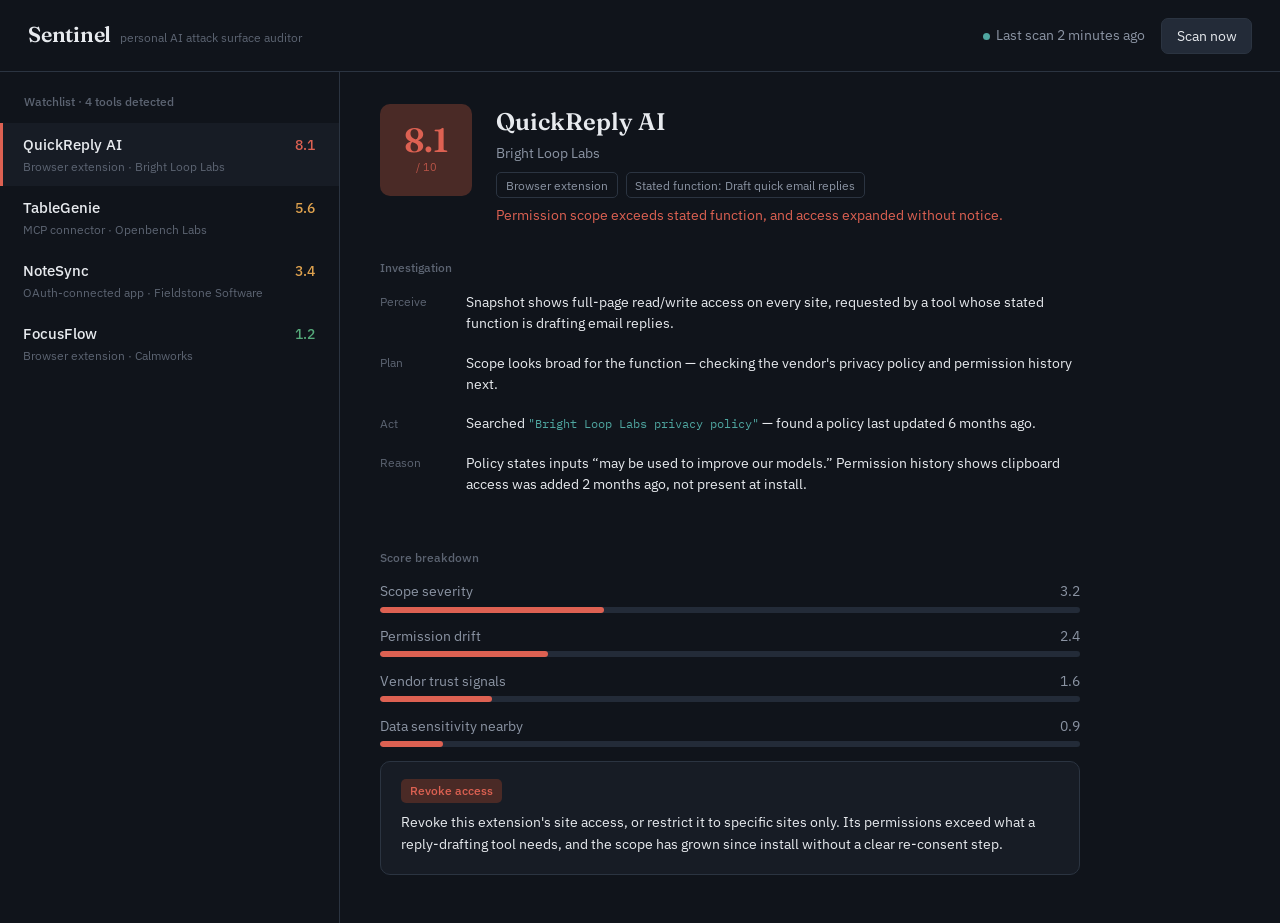
==== index.html @ 32b67a5b "UI" ====
<!DOCTYPE html>
<html lang="en">
<head>
<meta charset="UTF-8">
<meta name="viewport" content="width=device-width, initial-scale=1, viewport-fit=cover">
<title>Sentinel — Personal AI Attack Surface Auditor</title>
<link rel="preconnect" href="https://fonts.googleapis.com">
<link rel="preconnect" href="https://fonts.gstatic.com" crossorigin>
<link href="https://fonts.googleapis.com/css2?family=Fraunces:opsz,wght@9..144,400;9..144,500;9..144,600&family=IBM+Plex+Sans:wght@400;500;600&family=IBM+Plex+Mono:wght@400;500&display=swap" rel="stylesheet">
<style>
  :root {
    --ink-950: #10141B;
    --ink-900: #171C25;
    --ink-850: #1D2430;
    --ink-800: #232B38;
    --line: #2B3441;
    --text: #E7EAEE;
    --text-dim: #8B94A3;
    --text-faint: #5C6472;
    --brand: #4FA6A0;
    --brand-dim: #35726D;
    --risk-high: #DD6152;
    --risk-high-dim: #4A2A26;
    --risk-med: #DFA24E;
    --risk-med-dim: #473521;
    --risk-low: #55A97A;
    --risk-low-dim: #223B2E;
  }
  * { box-sizing: border-box; }
  html, body { height: 100%; }
  body {
    margin: 0;
    background: var(--ink-950);
    color: var(--text);
    font-family: 'IBM Plex Sans', sans-serif;
    font-size: 15px;
    line-height: 1.5;
    padding-top: env(safe-area-inset-top, 0px);
    padding-bottom: env(safe-area-inset-bottom, 0px);
  }
  a { color: inherit; }

  header.topbar {
    display: flex;
    align-items: center;
    justify-content: space-between;
    padding: 1.1rem 1.75rem;
    border-bottom: 1px solid var(--line);
    flex-wrap: wrap;
    gap: 0.6rem;
    position: sticky;
    top: env(safe-area-inset-top, 0px);
    background: var(--ink-950);
    z-index: 5;
  }
  .wordmark { display: flex; align-items: baseline; gap: 0.55rem; }
  .wordmark .mark {
    font-family: 'Fraunces', serif;
    font-size: 1.35rem;
    font-weight: 600;
    letter-spacing: -0.01em;
  }
  .wordmark .tag { font-size: 0.78rem; color: var(--text-faint); }
  .scan-status {
    display: flex;
    align-items: center;
    gap: 1rem;
    font-size: 0.85rem;
    color: var(--text-dim);
  }
  .scan-status .dot { width: 7px; height: 7px; border-radius: 50%; background: var(--brand); display: inline-block; margin-right: 0.4rem; }
  button.scan-btn {
    background: var(--ink-800);
    border: 1px solid var(--line);
    color: var(--text);
    padding: 0.5rem 0.9rem;
    border-radius: 7px;
    font-size: 0.85rem;
    cursor: pointer;
    font-family: 'IBM Plex Sans', sans-serif;
  }
  button.scan-btn:hover { border-color: var(--brand-dim); }
  button.scan-btn:focus-visible, .tool-row:focus-visible {
    outline: 2px solid var(--brand);
    outline-offset: 2px;
  }
  @media (max-width: 560px) {
    .wordmark .tag { display: none; }
    .scan-status .dot-line { display: none; }
    header.topbar { padding: 1rem 1.1rem; }
  }

  .layout { display: grid; grid-template-columns: 340px 1fr; min-height: calc(100vh - 64px); }
  @media (max-width: 860px) { .layout { grid-template-columns: 1fr; } }

  aside.watchlist { border-right: 1px solid var(--line); padding: 1.25rem 0; }
  .watchlist h2 { font-size: 0.78rem; font-weight: 500; color: var(--text-faint); padding: 0 1.5rem 0.75rem; margin: 0; }
  .tool-row {
    display: block; width: 100%; text-align: left; background: none; border: none;
    padding: 0.75rem 1.5rem 0.75rem 1.25rem; cursor: pointer;
    border-left: 3px solid transparent; color: var(--text); font-family: inherit;
  }
  .tool-row:hover { background: var(--ink-900); }
  .tool-row.active { background: var(--ink-900); }
  .tool-row.risk-high.active, .tool-row.risk-high:hover { border-left-color: var(--risk-high); }
  .tool-row.risk-medium.active, .tool-row.risk-medium:hover { border-left-color: var(--risk-med); }
  .tool-row.risk-low.active, .tool-row.risk-low:hover { border-left-color: var(--risk-low); }
  .tool-row .row-top { display: flex; justify-content: space-between; align-items: baseline; margin-bottom: 0.25rem; }
  .tool-row .name { font-size: 0.92rem; font-weight: 500; }
  .tool-row .score { font-size: 0.85rem; font-weight: 500; }
  .tool-row .score.risk-high { color: var(--risk-high); }
  .tool-row .score.risk-medium { color: var(--risk-med); }
  .tool-row .score.risk-low { color: var(--risk-low); }
  .tool-row .meta { font-size: 0.78rem; color: var(--text-faint); }

  main.investigation { padding: 2rem 2.5rem 3rem; max-width: 780px; }
  @media (max-width: 560px) { main.investigation { padding: 1.5rem 1.1rem 2.5rem; } }

  .panel-header { display: flex; gap: 1.5rem; align-items: flex-start; margin-bottom: 2rem; }
  .score-badge {
    flex: 0 0 auto; width: 92px; height: 92px; border-radius: 10px;
    display: flex; flex-direction: column; align-items: center; justify-content: center;
  }
  .score-badge.risk-high { background: var(--risk-high-dim); color: var(--risk-high); }
  .score-badge.risk-medium { background: var(--risk-med-dim); color: var(--risk-med); }
  .score-badge.risk-low { background: var(--risk-low-dim); color: var(--risk-low); }
  .score-badge .num { font-family: 'Fraunces', serif; font-size: 2.1rem; font-weight: 600; line-height: 1; }
  .score-badge .max { font-size: 0.7rem; opacity: 0.75; margin-top: 0.1rem; }

  .panel-header .titles h1 { font-family: 'Fraunces', serif; font-size: 1.5rem; font-weight: 600; margin: 0 0 0.2rem; }
  .panel-header .titles .vendor { font-size: 0.88rem; color: var(--text-dim); margin-bottom: 0.5rem; }
  .badge-row { display: flex; gap: 0.5rem; flex-wrap: wrap; }
  .source-badge { font-size: 0.72rem; padding: 0.2rem 0.55rem; border-radius: 5px; border: 1px solid var(--line); color: var(--text-dim); }
  .verdict { font-size: 0.88rem; margin-top: 0.4rem; }
  .verdict.risk-high { color: var(--risk-high); }
  .verdict.risk-medium { color: var(--risk-med); }
  .verdict.risk-low { color: var(--risk-low); }

  section.trace { margin-bottom: 2.25rem; }
  section.trace h2, section.factors h2 { font-size: 0.78rem; color: var(--text-faint); font-weight: 500; margin: 0 0 0.9rem; }
  .trace-step { display: flex; gap: 0.9rem; padding-bottom: 1rem; opacity: 0; transform: translateY(4px); }
  .trace-step.revealed { opacity: 1; transform: translateY(0); transition: opacity 0.35s ease, transform 0.35s ease; }
  .trace-step .stage-label { flex: 0 0 72px; font-size: 0.72rem; color: var(--text-faint); padding-top: 0.15rem; }
  .trace-step .text { font-size: 0.9rem; color: var(--text); padding-bottom: 0.1rem; }
  .trace-step .text .mono-bit { font-family: 'IBM Plex Mono', monospace; font-size: 0.85em; color: var(--brand); }

  section.factors .factor { margin-bottom: 0.85rem; }
  .factor-label { display: flex; justify-content: space-between; font-size: 0.85rem; margin-bottom: 0.3rem; color: var(--text-dim); }
  .factor-bar-track { height: 6px; background: var(--ink-800); border-radius: 3px; overflow: hidden; }
  .factor-bar-fill { height: 100%; border-radius: 3px; width: 0%; transition: width 0.6s ease; }
  .factor-bar-fill.risk-high { background: var(--risk-high); }
  .factor-bar-fill.risk-medium { background: var(--risk-med); }
  .factor-bar-fill.risk-low { background: var(--risk-low); }

  .recommendation { background: var(--ink-900); border: 1px solid var(--line); border-radius: 10px; padding: 1.1rem 1.25rem; }
  .recommendation .action-tag { display: inline-block; font-size: 0.72rem; padding: 0.2rem 0.55rem; border-radius: 5px; margin-bottom: 0.6rem; font-weight: 500; }
  .recommendation .action-tag.revoke { background: var(--risk-high-dim); color: var(--risk-high); }
  .recommendation .action-tag.restrict { background: var(--risk-med-dim); color: var(--risk-med); }
  .recommendation .action-tag.monitor { background: var(--risk-med-dim); color: var(--risk-med); }
  .recommendation .action-tag.approve { background: var(--risk-low-dim); color: var(--risk-low); }
  .recommendation p { font-size: 0.88rem; color: var(--text); margin: 0; line-height: 1.55; }

  @media (prefers-reduced-motion: reduce) {
    .trace-step { opacity: 1; transform: none; transition: none; }
    .factor-bar-fill { transition: none; }
  }
</style>
</head>
<body>
  <header class="topbar">
    <div class="wordmark">
      <span class="mark">Sentinel</span>
      <span class="tag">personal AI attack surface auditor</span>
    </div>
    <div class="scan-status">
      <span class="dot-line"><span class="dot"></span>Last scan 2 minutes ago</span>
      <button class="scan-btn">Scan now</button>
    </div>
  </header>

  <div class="layout">
    <aside class="watchlist">
      <h2 id="watchlist-count">Watchlist</h2>
      <div id="tool-rows"></div>
    </aside>
    <main class="investigation" id="investigation-panel"></main>
  </div>

<script>
const TOOLS = [
  {
    id: "quickreply",
    name: "QuickReply AI",
    vendor: "Bright Loop Labs",
    sourceType: "Browser extension",
    statedFunction: "Draft quick email replies",
    riskScore: 8.1,
    riskLevel: "high",
    verdict: "Permission scope exceeds stated function, and access expanded without notice.",
    steps: [
      ["Perceive", "Snapshot shows full-page read/write access on every site, requested by a tool whose stated function is drafting email replies."],
      ["Plan", "Scope looks broad for the function — checking the vendor's privacy policy and permission history next."],
      ["Act", 'Searched <span class="mono-bit">"Bright Loop Labs privacy policy"</span> — found a policy last updated 6 months ago.'],
      ["Reason", "Policy states inputs \u201cmay be used to improve our models.\u201d Permission history shows clipboard access was added 2 months ago, not present at install."],
    ],
    factors: [["Scope severity", 3.2], ["Permission drift", 2.4], ["Vendor trust signals", 1.6], ["Data sensitivity nearby", 0.9]],
    recommendation: { action: "revoke", label: "Revoke access", text: "Revoke this extension's site access, or restrict it to specific sites only. Its permissions exceed what a reply-drafting tool needs, and the scope has grown since install without a clear re-consent step." },
  },
  {
    id: "tablegenie",
    name: "TableGenie",
    vendor: "Openbench Labs",
    sourceType: "MCP connector",
    statedFunction: "Generate spreadsheets from natural-language prompts",
    riskScore: 5.6,
    riskLevel: "medium",
    verdict: "Negotiated capabilities go beyond spreadsheet generation; vendor is newer and unverified.",
    steps: [
      ["Perceive", 'MCP handshake shows this connector negotiated <span class="mono-bit">filesystem.read</span> and <span class="mono-bit">shell.execute</span> — broader than a spreadsheet generator typically needs.'],
      ["Plan", "Capability set doesn't obviously match the stated function — checking who operates this MCP server."],
      ["Act", 'Searched <span class="mono-bit">"Openbench Labs MCP server"</span> — found a 3-month-old GitHub repo, no company registration found.'],
      ["Reason", "No breach history, but that's partly because the vendor is too new to have a track record. Shell execution capability paired with an unverified publisher is the main driver of this score."],
    ],
    factors: [["Scope severity", 2.1], ["Permission drift", 0.0], ["Vendor trust signals", 2.6], ["Data sensitivity nearby", 0.9]],
    recommendation: { action: "restrict", label: "Restrict permissions", text: "If possible, run this connector in a sandboxed or read-only mode. The shell-execution capability is broader than the tool's stated purpose requires, and the vendor doesn't yet have an established track record." },
  },
  {
    id: "notesync",
    name: "NoteSync",
    vendor: "Fieldstone Software",
    sourceType: "OAuth-connected app",
    statedFunction: "Sync meeting notes to Google Drive",
    riskScore: 3.4,
    riskLevel: "medium",
    verdict: "Scope matches its function; vendor is established with no incident history found.",
    steps: [
      ["Perceive", 'OAuth grant is scoped to <span class="mono-bit">drive.readonly</span> on a single named folder — narrow and specific.'],
      ["Plan", "Scope looks proportionate — checking vendor identity and breach history for confirmation."],
      ["Act", 'Searched <span class="mono-bit">"Fieldstone Software data breach OR incident"</span> — no results found.'],
      ["Reason", "No drift since install. Vendor has a clear, unchanged privacy policy and no reported incidents. Residual risk is the folder's contents, not the tool itself."],
    ],
    factors: [["Scope severity", 0.8], ["Permission drift", 0.0], ["Vendor trust signals", 1.4], ["Data sensitivity nearby", 1.2]],
    recommendation: { action: "monitor", label: "Monitor", text: "No action needed now. Keep this on the watchlist — it will be re-checked automatically if its permissions or vendor policy change." },
  },
  {
    id: "focusflow",
    name: "FocusFlow",
    vendor: "Calmworks",
    sourceType: "Browser extension",
    statedFunction: "Block distracting sites during focus sessions",
    riskScore: 1.2,
    riskLevel: "low",
    verdict: "Minimal permissions matching its stated function, from an established vendor.",
    steps: [
      ["Perceive", "Permission snapshot shows only active-tab title access — the minimum needed to detect a distracting site."],
      ["Plan", "Scope already looks appropriately narrow — confirming vendor standing before closing this out."],
      ["Act", 'Searched <span class="mono-bit">"Calmworks extension"</span> — established vendor, 4 years of consistent releases, no incidents found.'],
      ["Reason", "Permissions match function, no drift since install, vendor has a clean track record. Nothing further to flag."],
    ],
    factors: [["Scope severity", 0.3], ["Permission drift", 0.0], ["Vendor trust signals", 0.5], ["Data sensitivity nearby", 0.4]],
    recommendation: { action: "approve", label: "No action needed", text: "No action needed. This tool's access matches its purpose and its vendor has an established, clean track record." },
  },
];

const rowsEl = document.getElementById("tool-rows");
const panelEl = document.getElementById("investigation-panel");
const countEl = document.getElementById("watchlist-count");
const reduceMotion = window.matchMedia("(prefers-reduced-motion: reduce)").matches;

countEl.textContent = `Watchlist · ${TOOLS.length} tools detected`;

function renderRows(activeId) {
  rowsEl.innerHTML = TOOLS.map(t => `
    <button class="tool-row risk-${t.riskLevel}${t.id === activeId ? " active" : ""}" data-id="${t.id}">
      <div class="row-top">
        <span class="name">${t.name}</span>
        <span class="score risk-${t.riskLevel}">${t.riskScore.toFixed(1)}</span>
      </div>
      <div class="meta">${t.sourceType} · ${t.vendor}</div>
    </button>
  `).join("");
  rowsEl.querySelectorAll(".tool-row").forEach(btn => {
    btn.addEventListener("click", () => selectTool(btn.dataset.id));
  });
}

function renderPanel(tool) {
  panelEl.innerHTML = `
    <div class="panel-header">
      <div class="score-badge risk-${tool.riskLevel}">
        <span class="num">${tool.riskScore.toFixed(1)}</span>
        <span class="max">/ 10</span>
      </div>
      <div class="titles">
        <h1>${tool.name}</h1>
        <div class="vendor">${tool.vendor}</div>
        <div class="badge-row">
          <span class="source-badge">${tool.sourceType}</span>
          <span class="source-badge">Stated function: ${tool.statedFunction}</span>
        </div>
        <div class="verdict risk-${tool.riskLevel}">${tool.verdict}</div>
      </div>
    </div>

    <section class="trace">
      <h2>Investigation</h2>
      ${tool.steps.map(([stage, text]) => `
        <div class="trace-step">
          <div class="stage-label">${stage}</div>
          <div class="text">${text}</div>
        </div>
      `).join("")}
    </section>

    <section class="factors">
      <h2>Score breakdown</h2>
      ${tool.factors.map(([label, val]) => `
        <div class="factor">
          <div class="factor-label"><span>${label}</span><span>${val.toFixed(1)}</span></div>
          <div class="factor-bar-track">
            <div class="factor-bar-fill risk-${tool.riskLevel}" data-width="${val * 10}%"></div>
          </div>
        </div>
      `).join("")}
    </section>

    <section class="recommendation">
      <span class="action-tag ${tool.recommendation.action}">${tool.recommendation.label}</span>
      <p>${tool.recommendation.text}</p>
    </section>
  `;

  const steps = panelEl.querySelectorAll(".trace-step");
  const bars = panelEl.querySelectorAll(".factor-bar-fill");
  steps.forEach((el, i) => {
    const delay = reduceMotion ? 0 : i * 260;
    setTimeout(() => el.classList.add("revealed"), delay);
  });
  const barDelay = reduceMotion ? 0 : steps.length * 260 + 150;
  setTimeout(() => bars.forEach(bar => { bar.style.width = bar.getAttribute("data-width"); }), barDelay);
}

function selectTool(id) {
  const tool = TOOLS.find(t => t.id === id);
  renderRows(id);
  renderPanel(tool);
}

selectTool(TOOLS[0].id);
</script>
</body>
</html>
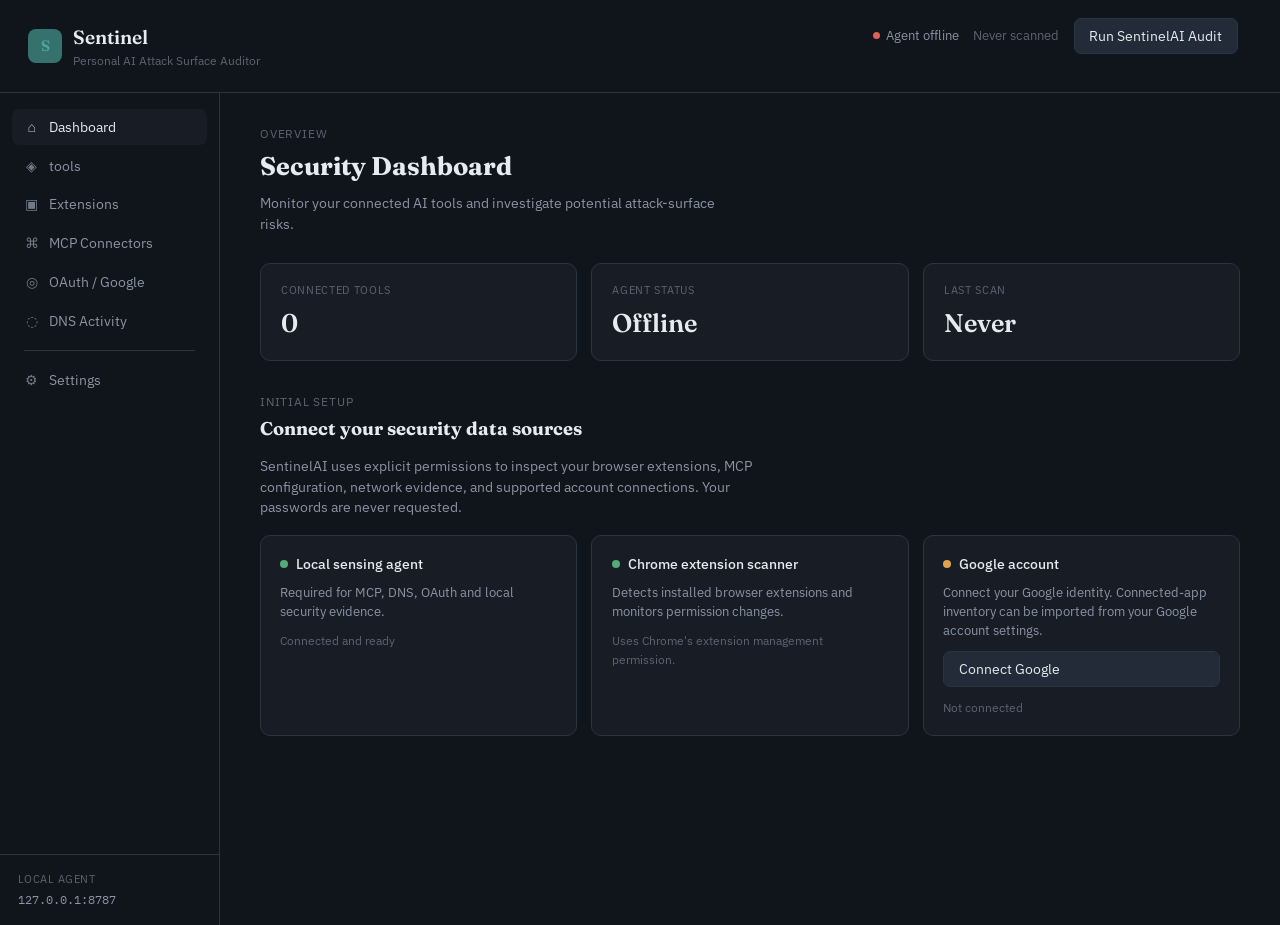
==== commit 0cc41f99: "_" ====
--- a/index.html
+++ b/index.html
@@ -1,352 +1,777 @@
 <!DOCTYPE html>
 <html lang="en">
 <head>
-<meta charset="UTF-8">
-<meta name="viewport" content="width=device-width, initial-scale=1, viewport-fit=cover">
-<title>Sentinel — Personal AI Attack Surface Auditor</title>
-<link rel="preconnect" href="https://fonts.googleapis.com">
-<link rel="preconnect" href="https://fonts.gstatic.com" crossorigin>
-<link href="https://fonts.googleapis.com/css2?family=Fraunces:opsz,wght@9..144,400;9..144,500;9..144,600&family=IBM+Plex+Sans:wght@400;500;600&family=IBM+Plex+Mono:wght@400;500&display=swap" rel="stylesheet">
-<style>
-  :root {
-    --ink-950: #10141B;
-    --ink-900: #171C25;
-    --ink-850: #1D2430;
-    --ink-800: #232B38;
-    --line: #2B3441;
-    --text: #E7EAEE;
-    --text-dim: #8B94A3;
-    --text-faint: #5C6472;
-    --brand: #4FA6A0;
-    --brand-dim: #35726D;
-    --risk-high: #DD6152;
-    --risk-high-dim: #4A2A26;
-    --risk-med: #DFA24E;
-    --risk-med-dim: #473521;
-    --risk-low: #55A97A;
-    --risk-low-dim: #223B2E;
-  }
-  * { box-sizing: border-box; }
-  html, body { height: 100%; }
-  body {
-    margin: 0;
-    background: var(--ink-950);
-    color: var(--text);
-    font-family: 'IBM Plex Sans', sans-serif;
-    font-size: 15px;
-    line-height: 1.5;
-    padding-top: env(safe-area-inset-top, 0px);
-    padding-bottom: env(safe-area-inset-bottom, 0px);
-  }
-  a { color: inherit; }
-
-  header.topbar {
-    display: flex;
-    align-items: center;
-    justify-content: space-between;
-    padding: 1.1rem 1.75rem;
-    border-bottom: 1px solid var(--line);
-    flex-wrap: wrap;
-    gap: 0.6rem;
-    position: sticky;
-    top: env(safe-area-inset-top, 0px);
-    background: var(--ink-950);
-    z-index: 5;
-  }
-  .wordmark { display: flex; align-items: baseline; gap: 0.55rem; }
-  .wordmark .mark {
-    font-family: 'Fraunces', serif;
-    font-size: 1.35rem;
-    font-weight: 600;
-    letter-spacing: -0.01em;
-  }
-  .wordmark .tag { font-size: 0.78rem; color: var(--text-faint); }
-  .scan-status {
-    display: flex;
-    align-items: center;
-    gap: 1rem;
-    font-size: 0.85rem;
-    color: var(--text-dim);
-  }
-  .scan-status .dot { width: 7px; height: 7px; border-radius: 50%; background: var(--brand); display: inline-block; margin-right: 0.4rem; }
-  button.scan-btn {
-    background: var(--ink-800);
-    border: 1px solid var(--line);
-    color: var(--text);
-    padding: 0.5rem 0.9rem;
-    border-radius: 7px;
-    font-size: 0.85rem;
-    cursor: pointer;
-    font-family: 'IBM Plex Sans', sans-serif;
-  }
-  button.scan-btn:hover { border-color: var(--brand-dim); }
-  button.scan-btn:focus-visible, .tool-row:focus-visible {
-    outline: 2px solid var(--brand);
-    outline-offset: 2px;
-  }
-  @media (max-width: 560px) {
-    .wordmark .tag { display: none; }
-    .scan-status .dot-line { display: none; }
-    header.topbar { padding: 1rem 1.1rem; }
-  }
-
-  .layout { display: grid; grid-template-columns: 340px 1fr; min-height: calc(100vh - 64px); }
-  @media (max-width: 860px) { .layout { grid-template-columns: 1fr; } }
-
-  aside.watchlist { border-right: 1px solid var(--line); padding: 1.25rem 0; }
-  .watchlist h2 { font-size: 0.78rem; font-weight: 500; color: var(--text-faint); padding: 0 1.5rem 0.75rem; margin: 0; }
-  .tool-row {
-    display: block; width: 100%; text-align: left; background: none; border: none;
-    padding: 0.75rem 1.5rem 0.75rem 1.25rem; cursor: pointer;
-    border-left: 3px solid transparent; color: var(--text); font-family: inherit;
-  }
-  .tool-row:hover { background: var(--ink-900); }
-  .tool-row.active { background: var(--ink-900); }
-  .tool-row.risk-high.active, .tool-row.risk-high:hover { border-left-color: var(--risk-high); }
-  .tool-row.risk-medium.active, .tool-row.risk-medium:hover { border-left-color: var(--risk-med); }
-  .tool-row.risk-low.active, .tool-row.risk-low:hover { border-left-color: var(--risk-low); }
-  .tool-row .row-top { display: flex; justify-content: space-between; align-items: baseline; margin-bottom: 0.25rem; }
-  .tool-row .name { font-size: 0.92rem; font-weight: 500; }
-  .tool-row .score { font-size: 0.85rem; font-weight: 500; }
-  .tool-row .score.risk-high { color: var(--risk-high); }
-  .tool-row .score.risk-medium { color: var(--risk-med); }
-  .tool-row .score.risk-low { color: var(--risk-low); }
-  .tool-row .meta { font-size: 0.78rem; color: var(--text-faint); }
-
-  main.investigation { padding: 2rem 2.5rem 3rem; max-width: 780px; }
-  @media (max-width: 560px) { main.investigation { padding: 1.5rem 1.1rem 2.5rem; } }
-
-  .panel-header { display: flex; gap: 1.5rem; align-items: flex-start; margin-bottom: 2rem; }
-  .score-badge {
-    flex: 0 0 auto; width: 92px; height: 92px; border-radius: 10px;
-    display: flex; flex-direction: column; align-items: center; justify-content: center;
-  }
-  .score-badge.risk-high { background: var(--risk-high-dim); color: var(--risk-high); }
-  .score-badge.risk-medium { background: var(--risk-med-dim); color: var(--risk-med); }
-  .score-badge.risk-low { background: var(--risk-low-dim); color: var(--risk-low); }
-  .score-badge .num { font-family: 'Fraunces', serif; font-size: 2.1rem; font-weight: 600; line-height: 1; }
-  .score-badge .max { font-size: 0.7rem; opacity: 0.75; margin-top: 0.1rem; }
-
-  .panel-header .titles h1 { font-family: 'Fraunces', serif; font-size: 1.5rem; font-weight: 600; margin: 0 0 0.2rem; }
-  .panel-header .titles .vendor { font-size: 0.88rem; color: var(--text-dim); margin-bottom: 0.5rem; }
-  .badge-row { display: flex; gap: 0.5rem; flex-wrap: wrap; }
-  .source-badge { font-size: 0.72rem; padding: 0.2rem 0.55rem; border-radius: 5px; border: 1px solid var(--line); color: var(--text-dim); }
-  .verdict { font-size: 0.88rem; margin-top: 0.4rem; }
-  .verdict.risk-high { color: var(--risk-high); }
-  .verdict.risk-medium { color: var(--risk-med); }
-  .verdict.risk-low { color: var(--risk-low); }
-
-  section.trace { margin-bottom: 2.25rem; }
-  section.trace h2, section.factors h2 { font-size: 0.78rem; color: var(--text-faint); font-weight: 500; margin: 0 0 0.9rem; }
-  .trace-step { display: flex; gap: 0.9rem; padding-bottom: 1rem; opacity: 0; transform: translateY(4px); }
-  .trace-step.revealed { opacity: 1; transform: translateY(0); transition: opacity 0.35s ease, transform 0.35s ease; }
-  .trace-step .stage-label { flex: 0 0 72px; font-size: 0.72rem; color: var(--text-faint); padding-top: 0.15rem; }
-  .trace-step .text { font-size: 0.9rem; color: var(--text); padding-bottom: 0.1rem; }
-  .trace-step .text .mono-bit { font-family: 'IBM Plex Mono', monospace; font-size: 0.85em; color: var(--brand); }
-
-  section.factors .factor { margin-bottom: 0.85rem; }
-  .factor-label { display: flex; justify-content: space-between; font-size: 0.85rem; margin-bottom: 0.3rem; color: var(--text-dim); }
-  .factor-bar-track { height: 6px; background: var(--ink-800); border-radius: 3px; overflow: hidden; }
-  .factor-bar-fill { height: 100%; border-radius: 3px; width: 0%; transition: width 0.6s ease; }
-  .factor-bar-fill.risk-high { background: var(--risk-high); }
-  .factor-bar-fill.risk-medium { background: var(--risk-med); }
-  .factor-bar-fill.risk-low { background: var(--risk-low); }
-
-  .recommendation { background: var(--ink-900); border: 1px solid var(--line); border-radius: 10px; padding: 1.1rem 1.25rem; }
-  .recommendation .action-tag { display: inline-block; font-size: 0.72rem; padding: 0.2rem 0.55rem; border-radius: 5px; margin-bottom: 0.6rem; font-weight: 500; }
-  .recommendation .action-tag.revoke { background: var(--risk-high-dim); color: var(--risk-high); }
-  .recommendation .action-tag.restrict { background: var(--risk-med-dim); color: var(--risk-med); }
-  .recommendation .action-tag.monitor { background: var(--risk-med-dim); color: var(--risk-med); }
-  .recommendation .action-tag.approve { background: var(--risk-low-dim); color: var(--risk-low); }
-  .recommendation p { font-size: 0.88rem; color: var(--text); margin: 0; line-height: 1.55; }
-
-  @media (prefers-reduced-motion: reduce) {
-    .trace-step { opacity: 1; transform: none; transition: none; }
-    .factor-bar-fill { transition: none; }
-  }
-</style>
+  <meta charset="UTF-8">
+  <meta name="viewport" content="width=device-width, initial-scale=1.0">
+
+  <title>Sentinel — Personal AI Attack Surface Auditor</title>
+
+  <!-- Fonts -->
+  <link rel="preconnect" href="https://fonts.googleapis.com">
+  <link rel="preconnect" href="https://fonts.gstatic.com" crossorigin>
+
+  <link
+    href="https://fonts.googleapis.com/css2?family=Fraunces:opsz,wght@9..144,400;9..144,500;9..144,600&family=IBM+Plex+Mono:wght@400;500;600&family=IBM+Plex+Sans:wght@400;500;600&display=swap"
+    rel="stylesheet"
+  >
+
+
+<link rel="stylesheet" href="/static/style.css">
+
 </head>
+
 <body>
-  <header class="topbar">
-    <div class="wordmark">
-      <span class="mark">Sentinel</span>
-      <span class="tag">personal AI attack surface auditor</span>
-    </div>
-    <div class="scan-status">
-      <span class="dot-line"><span class="dot"></span>Last scan 2 minutes ago</span>
-      <button class="scan-btn">Scan now</button>
-    </div>
-  </header>
-
-  <div class="layout">
-    <aside class="watchlist">
-      <h2 id="watchlist-count">Watchlist</h2>
-      <div id="tool-rows"></div>
-    </aside>
-    <main class="investigation" id="investigation-panel"></main>
+
+  <div class="app">
+
+    <!-- =====================================================
+         TOP BAR
+    ====================================================== -->
+
+    <header class="topbar">
+
+      <div class="brand">
+        <div class="brand-mark">S</div>
+
+        <div class="brand-copy">
+          <div class="brand-name">Sentinel</div>
+          <div class="brand-subtitle">
+            Personal AI Attack Surface Auditor
+          </div>
+        </div>
+      </div>
+
+
+      <div class="topbar-right">
+
+        <!-- Backend / Agent Status -->
+        <div class="agent-status">
+
+          <span id="status-dot"></span>
+
+          <span id="status-text">
+            Connecting...
+          </span>
+
+        </div>
+
+
+        <!-- Last Scan -->
+        <div class="last-scan">
+          <span id="last-scan">Never scanned</span>
+        </div>
+
+
+        <button
+    id="run-audit"
+    class="setup-button"
+    type="button"
+>
+    Run SentinelAI Audit
+</button>
+
+<div id="audit-status"></div>
+      </div>
+
+    </header>
+
+
+    <!-- =====================================================
+         APPLICATION BODY
+    ====================================================== -->
+
+    <div class="app-body">
+
+
+      <!-- ===================================================
+           SIDEBAR
+      ==================================================== -->
+
+      <aside class="sidebar">
+
+        <nav class="sidebar-nav">
+
+          <button
+            class="nav-item active"
+            type="button"
+            data-view="dashboard"
+          >
+            <span class="nav-icon">⌂</span>
+            <span>Dashboard</span>
+          </button>
+
+
+          <button
+            class="nav-item"
+            type="button"
+            data-view="tools"
+          >
+            <span class="nav-icon">◈</span>
+            <span>tools</span>
+            
+          </button>
+
+    <button
+  class="nav-item"
+  type="button"
+  data-view="extensions"
+>
+  <span class="nav-icon">▣</span>
+  <span>Extensions</span>
+</button>
+
+          <button class="nav-item" type="button" data-view="mcp">
+  <span class="nav-icon">⌘</span>
+  <span>MCP Connectors</span>
+</button>
+
+<button class="nav-item" type="button" data-view="oauth">
+  <span class="nav-icon">◎</span>
+  <span>OAuth / Google</span>
+</button>
+
+<button class="nav-item" type="button" data-view="dns">
+  <span class="nav-icon">◌</span>
+  <span>DNS Activity</span>
+</button>
+
+
+          <div class="sidebar-divider"></div>
+
+
+          <button
+            class="nav-item"
+            type="button"
+            data-view="settings"
+          >
+            <span class="nav-icon">⚙</span>
+            <span>Settings</span>
+          </button>
+
+        </nav>
+
+
+        <!-- Sidebar Footer -->
+
+        <div class="sidebar-footer">
+
+          <div class="connection-label">
+            LOCAL AGENT
+          </div>
+
+          <div class="connection-address">
+            127.0.0.1:8787
+          </div>
+
+        </div>
+
+      </aside>
+
+
+      <!-- ===================================================
+           MAIN CONTENT
+      ==================================================== -->
+
+      <main class="main-content">
+
+        <section
+          id="view-dashboard"
+          class="page-view active"
+        >
+
+          <div class="page-header">
+
+            <div>
+              <div class="eyebrow">
+                OVERVIEW
+              </div>
+
+              <h1>
+                Security Dashboard
+              </h1>
+
+              <p>
+                Monitor your connected AI tools and investigate
+                potential attack-surface risks.
+              </p>
+            </div>
+
+          </div>
+
+
+          <div class="dashboard-grid">
+
+            <div class="dashboard-card">
+              <div class="card-label">
+                CONNECTED TOOLS
+              </div>
+
+              <div
+                id="dashboard-tool-count"
+                class="card-value"
+              >
+                0
+              </div>
+            </div>
+
+
+            <div class="dashboard-card">
+              <div class="card-label">
+                AGENT STATUS
+              </div>
+
+              <div
+                id="dashboard-agent-status"
+                class="card-value"
+              >
+                Checking
+              </div>
+            </div>
+
+
+            <div class="dashboard-card">
+              <div class="card-label">
+                LAST SCAN
+              </div>
+
+              <div
+                id="dashboard-last-scan"
+                class="card-value"
+              >
+                Never
+              </div>
+            </div>
+
+          </div>
+
+
+
+
+<section class="setup-wrap">
+
+  <div class="setup-heading">
+
+    <div class="eyebrow">
+      Initial setup
+    </div>
+
+    <h2 class="setup-title">
+      Connect your security data sources
+    </h2>
+
+    <p class="setup-description">
+      SentinelAI uses explicit permissions to inspect your
+      browser extensions, MCP configuration, network evidence,
+      and supported account connections. Your passwords are
+      never requested.
+    </p>
+
   </div>
 
-<script>
-const TOOLS = [
-  {
-    id: "quickreply",
-    name: "QuickReply AI",
-    vendor: "Bright Loop Labs",
-    sourceType: "Browser extension",
-    statedFunction: "Draft quick email replies",
-    riskScore: 8.1,
-    riskLevel: "high",
-    verdict: "Permission scope exceeds stated function, and access expanded without notice.",
-    steps: [
-      ["Perceive", "Snapshot shows full-page read/write access on every site, requested by a tool whose stated function is drafting email replies."],
-      ["Plan", "Scope looks broad for the function — checking the vendor's privacy policy and permission history next."],
-      ["Act", 'Searched <span class="mono-bit">"Bright Loop Labs privacy policy"</span> — found a policy last updated 6 months ago.'],
-      ["Reason", "Policy states inputs \u201cmay be used to improve our models.\u201d Permission history shows clipboard access was added 2 months ago, not present at install."],
-    ],
-    factors: [["Scope severity", 3.2], ["Permission drift", 2.4], ["Vendor trust signals", 1.6], ["Data sensitivity nearby", 0.9]],
-    recommendation: { action: "revoke", label: "Revoke access", text: "Revoke this extension's site access, or restrict it to specific sites only. Its permissions exceed what a reply-drafting tool needs, and the scope has grown since install without a clear re-consent step." },
-  },
-  {
-    id: "tablegenie",
-    name: "TableGenie",
-    vendor: "Openbench Labs",
-    sourceType: "MCP connector",
-    statedFunction: "Generate spreadsheets from natural-language prompts",
-    riskScore: 5.6,
-    riskLevel: "medium",
-    verdict: "Negotiated capabilities go beyond spreadsheet generation; vendor is newer and unverified.",
-    steps: [
-      ["Perceive", 'MCP handshake shows this connector negotiated <span class="mono-bit">filesystem.read</span> and <span class="mono-bit">shell.execute</span> — broader than a spreadsheet generator typically needs.'],
-      ["Plan", "Capability set doesn't obviously match the stated function — checking who operates this MCP server."],
-      ["Act", 'Searched <span class="mono-bit">"Openbench Labs MCP server"</span> — found a 3-month-old GitHub repo, no company registration found.'],
-      ["Reason", "No breach history, but that's partly because the vendor is too new to have a track record. Shell execution capability paired with an unverified publisher is the main driver of this score."],
-    ],
-    factors: [["Scope severity", 2.1], ["Permission drift", 0.0], ["Vendor trust signals", 2.6], ["Data sensitivity nearby", 0.9]],
-    recommendation: { action: "restrict", label: "Restrict permissions", text: "If possible, run this connector in a sandboxed or read-only mode. The shell-execution capability is broader than the tool's stated purpose requires, and the vendor doesn't yet have an established track record." },
-  },
-  {
-    id: "notesync",
-    name: "NoteSync",
-    vendor: "Fieldstone Software",
-    sourceType: "OAuth-connected app",
-    statedFunction: "Sync meeting notes to Google Drive",
-    riskScore: 3.4,
-    riskLevel: "medium",
-    verdict: "Scope matches its function; vendor is established with no incident history found.",
-    steps: [
-      ["Perceive", 'OAuth grant is scoped to <span class="mono-bit">drive.readonly</span> on a single named folder — narrow and specific.'],
-      ["Plan", "Scope looks proportionate — checking vendor identity and breach history for confirmation."],
-      ["Act", 'Searched <span class="mono-bit">"Fieldstone Software data breach OR incident"</span> — no results found.'],
-      ["Reason", "No drift since install. Vendor has a clear, unchanged privacy policy and no reported incidents. Residual risk is the folder's contents, not the tool itself."],
-    ],
-    factors: [["Scope severity", 0.8], ["Permission drift", 0.0], ["Vendor trust signals", 1.4], ["Data sensitivity nearby", 1.2]],
-    recommendation: { action: "monitor", label: "Monitor", text: "No action needed now. Keep this on the watchlist — it will be re-checked automatically if its permissions or vendor policy change." },
-  },
-  {
-    id: "focusflow",
-    name: "FocusFlow",
-    vendor: "Calmworks",
-    sourceType: "Browser extension",
-    statedFunction: "Block distracting sites during focus sessions",
-    riskScore: 1.2,
-    riskLevel: "low",
-    verdict: "Minimal permissions matching its stated function, from an established vendor.",
-    steps: [
-      ["Perceive", "Permission snapshot shows only active-tab title access — the minimum needed to detect a distracting site."],
-      ["Plan", "Scope already looks appropriately narrow — confirming vendor standing before closing this out."],
-      ["Act", 'Searched <span class="mono-bit">"Calmworks extension"</span> — established vendor, 4 years of consistent releases, no incidents found.'],
-      ["Reason", "Permissions match function, no drift since install, vendor has a clean track record. Nothing further to flag."],
-    ],
-    factors: [["Scope severity", 0.3], ["Permission drift", 0.0], ["Vendor trust signals", 0.5], ["Data sensitivity nearby", 0.4]],
-    recommendation: { action: "approve", label: "No action needed", text: "No action needed. This tool's access matches its purpose and its vendor has an established, clean track record." },
-  },
-];
-
-const rowsEl = document.getElementById("tool-rows");
-const panelEl = document.getElementById("investigation-panel");
-const countEl = document.getElementById("watchlist-count");
-const reduceMotion = window.matchMedia("(prefers-reduced-motion: reduce)").matches;
-
-countEl.textContent = `Watchlist · ${TOOLS.length} tools detected`;
-
-function renderRows(activeId) {
-  rowsEl.innerHTML = TOOLS.map(t => `
-    <button class="tool-row risk-${t.riskLevel}${t.id === activeId ? " active" : ""}" data-id="${t.id}">
-      <div class="row-top">
-        <span class="name">${t.name}</span>
-        <span class="score risk-${t.riskLevel}">${t.riskScore.toFixed(1)}</span>
-      </div>
-      <div class="meta">${t.sourceType} · ${t.vendor}</div>
-    </button>
-  `).join("");
-  rowsEl.querySelectorAll(".tool-row").forEach(btn => {
-    btn.addEventListener("click", () => selectTool(btn.dataset.id));
-  });
-}
-
-function renderPanel(tool) {
-  panelEl.innerHTML = `
-    <div class="panel-header">
-      <div class="score-badge risk-${tool.riskLevel}">
-        <span class="num">${tool.riskScore.toFixed(1)}</span>
-        <span class="max">/ 10</span>
-      </div>
-      <div class="titles">
-        <h1>${tool.name}</h1>
-        <div class="vendor">${tool.vendor}</div>
-        <div class="badge-row">
-          <span class="source-badge">${tool.sourceType}</span>
-          <span class="source-badge">Stated function: ${tool.statedFunction}</span>
-        </div>
-        <div class="verdict risk-${tool.riskLevel}">${tool.verdict}</div>
-      </div>
-    </div>
-
-    <section class="trace">
-      <h2>Investigation</h2>
-      ${tool.steps.map(([stage, text]) => `
-        <div class="trace-step">
-          <div class="stage-label">${stage}</div>
-          <div class="text">${text}</div>
-        </div>
-      `).join("")}
-    </section>
-
-    <section class="factors">
-      <h2>Score breakdown</h2>
-      ${tool.factors.map(([label, val]) => `
-        <div class="factor">
-          <div class="factor-label"><span>${label}</span><span>${val.toFixed(1)}</span></div>
-          <div class="factor-bar-track">
-            <div class="factor-bar-fill risk-${tool.riskLevel}" data-width="${val * 10}%"></div>
-          </div>
-        </div>
-      `).join("")}
-    </section>
-
-    <section class="recommendation">
-      <span class="action-tag ${tool.recommendation.action}">${tool.recommendation.label}</span>
-      <p>${tool.recommendation.text}</p>
-    </section>
-  `;
-
-  const steps = panelEl.querySelectorAll(".trace-step");
-  const bars = panelEl.querySelectorAll(".factor-bar-fill");
-  steps.forEach((el, i) => {
-    const delay = reduceMotion ? 0 : i * 260;
-    setTimeout(() => el.classList.add("revealed"), delay);
-  });
-  const barDelay = reduceMotion ? 0 : steps.length * 260 + 150;
-  setTimeout(() => bars.forEach(bar => { bar.style.width = bar.getAttribute("data-width"); }), barDelay);
-}
-
-function selectTool(id) {
-  const tool = TOOLS.find(t => t.id === id);
-  renderRows(id);
-  renderPanel(tool);
-}
-
-selectTool(TOOLS[0].id);
-</script>
+
+  <div class="setup-grid">
+
+    <!-- Local Agent -->
+
+    <div
+      class="setup-card"
+      id="setup-agent"
+    >
+
+      <div class="setup-card-top">
+
+        <span class="setup-status connected"></span>
+
+        <span>
+          Local sensing agent
+        </span>
+
+      </div>
+
+      <div class="setup-card-text">
+        Required for MCP, DNS, OAuth and local security
+        evidence.
+      </div>
+
+      <div
+        class="setup-card-status"
+        id="agent-setup-status"
+      >
+        Connected and ready
+      </div>
+
+    </div>
+
+
+    <!-- Chrome Extension -->
+
+    <div
+      class="setup-card"
+      id="setup-extension"
+    >
+
+      <div class="setup-card-top">
+
+        <span class="setup-status connected"></span>
+
+        <span>
+          Chrome extension scanner
+        </span>
+
+      </div>
+
+      <div class="setup-card-text">
+        Detects installed browser extensions and monitors
+        permission changes.
+      </div>
+
+      <div class="setup-card-status">
+        Uses Chrome's extension management permission.
+      </div>
+
+    </div>
+
+
+
+    <!-- Google -->
+
+    <div
+      class="setup-card"
+      id="setup-google"
+    >
+
+      <div class="setup-card-top">
+
+        <span class="setup-status pending"></span>
+
+        <span>
+          Google account
+        </span>
+
+      </div>
+
+      <div class="setup-card-text">
+        Connect your Google identity. Connected-app inventory
+        can be imported from your Google account settings.
+      </div>
+
+     <button 
+    class="setup-button" 
+    id="connect-google" 
+    type="button" 
+>
+    Connect Google
+</button>
+
+<button 
+    class="setup-button" 
+    id="disconnect-google" 
+    type="button"
+    style="display: none;"
+>
+    Disconnect Google
+</button>
+      <div class="setup-card-status">
+        SentinelAI never asks for your Google password.
+      </div>
+
+    </div>
+
+  </div>
+
+</section>
+        </section>
+
+
+
+        <!-- =================================================
+             TOOLS VIEW
+        ================================================== -->
+
+        <section
+          id="view-tools"
+          class="page-view"
+        >
+
+          <div class="page-header">
+
+            <div>
+
+              <div class="eyebrow">
+                WATCHLIST
+              </div>
+
+              <h1>
+                AI Tools
+              </h1>
+
+              <p>
+                Review connected tools and investigate their
+                security posture.
+              </p>
+
+            </div>
+
+          </div>
+
+
+          <div class="tools-layout">
+
+
+            <!-- =============================================
+                 TOOL LIST
+            ============================================== -->
+
+            <aside class="tool-sidebar">
+
+              <div class="tool-sidebar-header">
+
+                <span>
+                  CONNECTED TOOLS
+                </span>
+
+                <span
+                  id="tool-count"
+                  class="tool-count"
+                >
+                  0
+                </span>
+
+              </div>
+
+
+              <div
+                id="tool-list"
+                class="tool-list"
+              >
+
+                <!-- script.js renders tools here -->
+
+              </div>
+
+            </aside>
+
+
+            <!-- =============================================
+                 INVESTIGATION
+            ============================================== -->
+
+            <section
+              class="investigation"
+              id="investigation"
+            >
+
+
+              <!-- Back button -->
+
+              <button
+                id="back-to-tools"
+                class="back-button"
+                type="button"
+              >
+                ← Back to tools
+              </button>
+
+
+              <!-- Main investigation panel -->
+
+              <div
+                id="panel"
+                class="investigation-panel"
+              >
+
+                <!-- script.js renders selected tool here -->
+
+              </div>
+
+            </section>
+
+          </div>
+
+        </section>
+
+<!-- ================================================= -->
+<!-- EXTENSIONS VIEW                                   -->
+<!-- ================================================= -->
+
+<section id="view-extensions" class="page-view">
+
+  <div class="page-header">
+
+    <div>
+
+      <div class="eyebrow">
+        BROWSER SECURITY
+      </div>
+
+      <h1>
+        Browser Extensions
+      </h1>
+
+      <p>
+        Installed browser extensions detected by SentinelAI.
+      </p>
+
+    </div>
+
+  </div>
+
+  <div
+    id="extensions-panel"
+    class="content-card"
+  ></div>
+
+</section>
+        <!-- ================================================= -->
+<!-- MCP CONNECTORS VIEW                                -->
+<!-- ================================================= -->
+<section id="view-mcp" class="page-view">
+  <div class="page-header">
+    <div>
+      <div class="eyebrow">LOCAL AGENT</div>
+      <h1>MCP Connectors</h1>
+      <p>Model Context Protocol servers configured on this machine.</p>
+    </div>
+  </div>
+  <div id="mcp-panel" class="content-card"></div>
+</section>
+
+<!-- ================================================= -->
+<!-- OAUTH / GOOGLE VIEW                                -->
+<!-- ================================================= -->
+<section id="view-oauth" class="page-view">
+  <div class="page-header">
+    <div>
+      <div class="eyebrow">CONNECTED ACCOUNTS</div>
+      <h1>OAuth &amp; Google</h1>
+      <p>Third-party apps with access to your connected accounts.</p>
+    </div>
+  </div>
+  <div id="oauth-panel" class="content-card"></div>
+</section>
+
+<!-- ================================================= -->
+<!-- DNS ACTIVITY VIEW                                  -->
+<!-- ================================================= -->
+<section id="view-dns" class="page-view">
+  <div class="page-header">
+    <div>
+      <div class="eyebrow">NETWORK EVIDENCE</div>
+      <h1>DNS Activity</h1>
+      <p>Tools with observed network activity matching their vendor domain.</p>
+    </div>
+  </div>
+  <div id="dns-panel" class="content-card"></div>
+</section>
+        <!-- =================================================
+             WATCHLIST VIEW
+        ================================================== -->
+
+        <section
+          id="view-watchlist"
+          class="page-view"
+        >
+
+          <div class="page-header">
+
+            <div>
+
+              <div class="eyebrow">
+                MONITORING
+              </div>
+
+              <h1>
+                Watchlist
+              </h1>
+
+              <p>
+                Tools requiring continued monitoring.
+              </p>
+
+            </div>
+
+          </div>
+
+
+          <div
+            id="watchlist-panel"
+            class="content-card"
+          >
+
+            <div class="empty-state">
+
+              <div class="empty-icon">
+                ◇
+              </div>
+
+              <h2>
+                Watchlist
+              </h2>
+
+              <p>
+                Tools marked for monitoring will appear here.
+              </p>
+
+            </div>
+
+          </div>
+
+        </section>
+
+
+        <!-- =================================================
+             ACTIVITY VIEW
+        ================================================== -->
+
+        <section
+          id="view-activity"
+          class="page-view"
+        >
+
+          <div class="page-header">
+
+            <div>
+
+              <div class="eyebrow">
+                HISTORY
+              </div>
+
+              <h1>
+                Activity
+              </h1>
+
+              <p>
+                Review recent scans and security events.
+              </p>
+
+            </div>
+
+          </div>
+
+
+          <div
+            id="activity-panel"
+            class="content-card"
+          >
+
+            <div class="empty-state">
+
+              <div class="empty-icon">
+                ◷
+              </div>
+
+              <h2>
+                No activity yet
+              </h2>
+
+              <p>
+                Scan activity will appear here.
+              </p>
+
+            </div>
+
+          </div>
+
+        </section>
+
+
+        <!-- =================================================
+             SETTINGS VIEW
+        ================================================== -->
+
+        <section
+          id="view-settings"
+          class="page-view"
+        >
+
+          <div class="page-header">
+
+            <div>
+
+              <div class="eyebrow">
+                CONFIGURATION
+              </div>
+
+              <h1>
+                Settings
+              </h1>
+
+              <p>
+                Configure Sentinel and your local agent.
+              </p>
+
+            </div>
+
+          </div>
+
+
+          <div
+            id="settings-panel"
+            class="content-card"
+          >
+
+            <div class="settings-row">
+
+              <div>
+
+                <div class="setting-title">
+                  Local Agent
+                </div>
+
+                <div class="setting-description">
+                  Sentinel connects to the local agent
+                  running on port 8787.
+                </div>
+
+              </div>
+
+              <div class="setting-value">
+                127.0.0.1:8787
+              </div>
+
+            </div>
+
+
+            <div class="settings-row">
+
+              <div>
+
+                <div class="setting-title">
+                  API Endpoint
+                </div>
+
+                <div class="setting-description">
+                  Tool data is retrieved from the local
+                  agent's tools endpoint.
+                </div>
+
+              </div>
+
+              <div class="setting-value">
+                /tools
+              </div>
+
+            </div>
+
+          </div>
+
+        </section>
+
+
+      </main>
+
+    </div>
+
+  </div>
+
+
+  <!-- =====================================================
+       JAVASCRIPT
+  ====================================================== -->
+
+  <script src="/static/script.js"></script>
+  <script src="/static/setup.js"></script>
+
+
 </body>
-</html>
+</html>
--- a/static/style.css
+++ b/static/style.css
@@ -0,0 +1,268 @@
+:root {
+  --ink-950: #10141B;
+  --ink-900: #171C25;
+  --ink-850: #1D2430;
+  --ink-800: #232B38;
+  --line: #2B3441;
+  --text: #E7EAEE;
+  --text-dim: #8B94A3;
+  --text-faint: #5C6472;
+  --brand: #4FA6A0;
+  --brand-dim: #35726D;
+  --risk-high: #DD6152;
+  --risk-high-dim: #4A2A26;
+  --risk-med: #DFA24E;
+  --risk-med-dim: #473521;
+  --risk-low: #55A97A;
+  --risk-low-dim: #223B2E;
+}
+* { box-sizing: border-box; }
+html, body { height: 100%; }
+body {
+  margin: 0;
+  background: var(--ink-950);
+  color: var(--text);
+  font-family: 'IBM Plex Sans', sans-serif;
+  font-size: 15px;
+  line-height: 1.5;
+}
+a { color: inherit; }
+
+/* ---------- Top bar ---------- */
+.topbar {
+  display: flex;
+  align-items: center;
+  justify-content: space-between;
+  padding: 1.1rem 1.75rem;
+  border-bottom: 1px solid var(--line);
+  flex-wrap: wrap;
+  gap: 0.75rem;
+  position: sticky;
+  top: 0;
+  background: var(--ink-950);
+  z-index: 5;
+}
+.brand { display: flex; align-items: center; gap: 0.7rem; }
+.brand-mark {
+  width: 34px; height: 34px;
+  display: flex; align-items: center; justify-content: center;
+  background: var(--brand-dim); color: var(--brand);
+  border-radius: 8px; font-family: 'Fraunces', serif; font-weight: 600;
+}
+.brand-name { font-family: 'Fraunces', serif; font-size: 1.2rem; font-weight: 600; }
+.brand-subtitle { font-size: 0.72rem; color: var(--text-faint); }
+
+.topbar-right { display: flex; align-items: center; gap: 0.9rem; flex-wrap: wrap; }
+.agent-status { display: flex; align-items: center; gap: 0.4rem; font-size: 0.82rem; color: var(--text-dim); }
+#status-dot { width: 7px; height: 7px; border-radius: 50%; background: var(--brand); display: inline-block; }
+#status-dot.offline { background: var(--risk-high); }
+.last-scan { font-size: 0.8rem; color: var(--text-faint); }
+
+.scan-btn, .setup-button {
+  background: var(--ink-800);
+  border: 1px solid var(--line);
+  color: var(--text);
+  padding: 0.5rem 0.9rem;
+  border-radius: 7px;
+  font-size: 0.85rem;
+  cursor: pointer;
+  font-family: 'IBM Plex Sans', sans-serif;
+}
+.scan-btn:hover, .setup-button:hover { border-color: var(--brand-dim); }
+.scan-btn:disabled, .setup-button:disabled { opacity: 0.55; cursor: not-allowed; }
+#audit-status { font-size: 0.78rem; color: var(--text-faint); margin-top: 0.4rem; width: 100%; }
+
+/* ---------- App body / sidebar nav ---------- */
+.app-body { display: grid; grid-template-columns: 220px 1fr; min-height: calc(100vh - 68px); }
+@media (max-width: 860px) { .app-body { grid-template-columns: 1fr; } }
+
+.sidebar { border-right: 1px solid var(--line); display: flex; flex-direction: column; justify-content: space-between; }
+.sidebar-nav { padding: 1rem 0.75rem; display: flex; flex-direction: column; gap: 0.2rem; }
+.nav-item {
+  display: flex; align-items: center; gap: 0.6rem;
+  background: none; border: none; color: var(--text-dim);
+  padding: 0.55rem 0.75rem; border-radius: 7px; font-size: 0.88rem;
+  cursor: pointer; text-align: left; font-family: inherit;
+}
+.nav-item:hover { background: var(--ink-900); color: var(--text); }
+.nav-item.active { background: var(--ink-900); color: var(--text); }
+.nav-icon { width: 1.1em; text-align: center; opacity: 0.8; }
+.sidebar-divider { height: 1px; background: var(--line); margin: 0.5rem 0.75rem; }
+.sidebar-footer { padding: 1rem 1.1rem; border-top: 1px solid var(--line); }
+.connection-label { font-size: 0.68rem; color: var(--text-faint); letter-spacing: 0.05em; }
+.connection-address { font-family: 'IBM Plex Mono', monospace; font-size: 0.78rem; color: var(--text-dim); margin-top: 0.2rem; }
+
+.main-content { padding: 2rem 2.5rem 3rem; overflow-y: auto; }
+@media (max-width: 560px) { .main-content { padding: 1.25rem 1.1rem 2rem; } }
+
+.page-view { display: none; }
+.page-view.active { display: block; }
+
+.eyebrow { font-size: 0.72rem; color: var(--text-faint); letter-spacing: 0.07em; text-transform: uppercase; margin-bottom: 0.3rem; }
+.page-header h1 { font-family: 'Fraunces', serif; font-size: 1.6rem; margin: 0 0 0.4rem; }
+.page-header p { font-size: 0.9rem; color: var(--text-dim); max-width: 60ch; margin: 0; }
+
+/* ---------- Dashboard cards ---------- */
+.dashboard-grid { display: grid; grid-template-columns: repeat(auto-fit, minmax(180px, 1fr)); gap: 0.9rem; margin: 1.75rem 0; }
+.dashboard-card { background: var(--ink-900); border: 1px solid var(--line); border-radius: 10px; padding: 1.1rem 1.25rem; }
+.card-label { font-size: 0.7rem; color: var(--text-faint); letter-spacing: 0.06em; }
+.card-value { font-family: 'Fraunces', serif; font-size: 1.6rem; font-weight: 600; margin-top: 0.35rem; }
+
+.dashboard-section { margin-bottom: 1.5rem; }
+.section-header { display: flex; align-items: flex-end; justify-content: space-between; gap: 1rem; flex-wrap: wrap; }
+.section-header h2 { font-family: 'Fraunces', serif; font-size: 1.1rem; margin: 0.2rem 0 0; }
+.secondary-btn {
+  background: none; border: 1px solid var(--line); color: var(--brand);
+  padding: 0.5rem 0.9rem; border-radius: 7px; cursor: pointer; font-size: 0.85rem;
+}
+.secondary-btn:hover { border-color: var(--brand-dim); }
+
+/* ---------- Setup cards ---------- */
+.setup-wrap { margin-top: 2rem; }
+.setup-title { font-family: 'Fraunces', serif; font-size: 1.15rem; margin: 0.2rem 0 0.4rem; }
+.setup-description { font-size: 0.85rem; color: var(--text-dim); max-width: 65ch; }
+.setup-grid { display: grid; grid-template-columns: repeat(auto-fit, minmax(230px, 1fr)); gap: 0.9rem; margin-top: 1.1rem; }
+.setup-card { background: var(--ink-900); border: 1px solid var(--line); border-radius: 10px; padding: 1.1rem 1.2rem; }
+.setup-card-top { display: flex; align-items: center; gap: 0.5rem; font-size: 0.88rem; font-weight: 500; }
+.setup-status { width: 8px; height: 8px; border-radius: 50%; background: var(--text-faint); flex: 0 0 auto; }
+.setup-status.connected { background: var(--risk-low); }
+.setup-status.pending { background: var(--risk-med); }
+.setup-card-text { font-size: 0.8rem; color: var(--text-dim); margin-top: 0.5rem; line-height: 1.5; }
+.setup-card-status { font-size: 0.76rem; color: var(--text-faint); margin-top: 0.7rem; }
+.setup-card .setup-button { margin-top: 0.7rem; width: 100%; }
+
+/* ---------- Tools view ---------- */
+.tools-layout { display: grid; grid-template-columns: 300px 1fr; gap: 1.5rem; margin-top: 1.5rem; }
+@media (max-width: 860px) { .tools-layout { grid-template-columns: 1fr; } }
+
+.tool-sidebar { border: 1px solid var(--line); border-radius: 10px; overflow: hidden; }
+.tool-sidebar-header {
+  display: flex; justify-content: space-between; align-items: center;
+  padding: 0.8rem 1rem; border-bottom: 1px solid var(--line);
+  font-size: 0.72rem; color: var(--text-faint); letter-spacing: 0.05em;
+}
+.tool-count { background: var(--ink-800); padding: 0.1rem 0.5rem; border-radius: 5px; color: var(--text-dim); }
+.tool-list { padding: 0.5rem; }
+.tool-row {
+  display: block; width: 100%; text-align: left; background: none; border: none;
+  padding: 0.7rem 0.75rem; margin-bottom: 0.2rem; border-radius: 7px;
+  border-left: 3px solid transparent; color: var(--text); cursor: pointer; font-family: inherit;
+}
+.tool-row:hover { background: var(--ink-800); }
+.tool-row.active { background: var(--ink-800); }
+.tool-row.risk-high.active, .tool-row.risk-high:hover { border-left-color: var(--risk-high); }
+.tool-row.risk-medium.active, .tool-row.risk-medium:hover { border-left-color: var(--risk-med); }
+.tool-row.risk-low.active, .tool-row.risk-low:hover { border-left-color: var(--risk-low); }
+.tool-row.risk-unknown.active, .tool-row.risk-unknown:hover { border-left-color: var(--text-faint); }
+.row-top { display: flex; justify-content: space-between; align-items: baseline; margin-bottom: 0.2rem; }
+.tool-row .name { font-size: 0.88rem; font-weight: 500; }
+.tool-row .score { font-size: 0.82rem; font-weight: 500; }
+.tool-row .score.risk-high { color: var(--risk-high); }
+.tool-row .score.risk-medium { color: var(--risk-med); }
+.tool-row .score.risk-low { color: var(--risk-low); }
+.tool-row .meta { font-size: 0.75rem; color: var(--text-faint); 
+.score.risk-high { color: var(--risk-high); }
+.score.risk-medium { color: var(--risk-med); }
+.score.risk-low { color: var(--risk-low); }
+.score.risk-unknown { color: var(--text-faint); }
+}
+
+.investigation { border: 1px solid var(--line); border-radius: 10px; padding: 1.5rem; }
+.back-button {
+  display: none; background: none; border: none; color: var(--brand);
+  font-size: 0.82rem; cursor: pointer; margin-bottom: 1rem; padding: 0;
+}
+@media (max-width: 860px) {
+  .investigation.tool-open .back-button { display: inline-block; }
+}
+
+/* ---------- Investigation panel (matches renderPanel() output) ---------- */
+.panel-header { display: flex; gap: 1.25rem; align-items: flex-start; margin-bottom: 1.75rem; flex-wrap: wrap; }
+.score-badge {
+  flex: 0 0 auto; width: 84px; height: 84px; border-radius: 10px;
+  display: flex; flex-direction: column; align-items: center; justify-content: center;
+}
+.score-badge.risk-high { background: var(--risk-high-dim); color: var(--risk-high); }
+.score-badge.risk-medium { background: var(--risk-med-dim); color: var(--risk-med); }
+.score-badge.risk-low { background: var(--risk-low-dim); color: var(--risk-low); }
+.score-badge.risk-unknown { background: var(--ink-800); color: var(--text-faint); }
+.score-badge .num { font-family: 'Fraunces', serif; font-size: 1.9rem; font-weight: 600; line-height: 1; }
+.score-badge .max { font-size: 0.65rem; opacity: 0.75; }
+
+.titles h1 { font-family: 'Fraunces', serif; font-size: 1.35rem; margin: 0 0 0.2rem; }
+.titles .vendor { font-size: 0.85rem; color: var(--text-dim); margin-bottom: 0.5rem; }
+.badge-row { display: flex; gap: 0.5rem; flex-wrap: wrap; }
+.source-badge { font-size: 0.7rem; padding: 0.2rem 0.55rem; border-radius: 5px; border: 1px solid var(--line); color: var(--text-dim); }
+.verdict { font-size: 0.86rem; margin-top: 0.4rem; }
+.verdict.risk-high { color: var(--risk-high); }
+.verdict.risk-medium { color: var(--risk-med); }
+.verdict.risk-low { color: var(--risk-low); }
+
+section.trace, section.factors, section.recommendation { margin-bottom: 1.9rem; }
+section.trace h2, section.factors h2 { font-size: 0.74rem; color: var(--text-faint); margin: 0 0 0.85rem; letter-spacing: 0.04em; }
+.trace-step { display: flex; gap: 0.85rem; padding-bottom: 0.9rem; opacity: 0; transform: translateY(4px); }
+.trace-step.revealed { opacity: 1; transform: translateY(0); transition: opacity 0.35s ease, transform 0.35s ease; }
+.trace-step .stage-label { flex: 0 0 70px; font-size: 0.7rem; color: var(--text-faint); padding-top: 0.15rem; }
+.trace-step .text { font-size: 0.87rem; }
+.trace-step .text .mono-bit { font-family: 'IBM Plex Mono', monospace; font-size: 0.85em; color: var(--brand); }
+
+.factor { margin-bottom: 0.8rem; }
+.factor-label { display: flex; justify-content: space-between; font-size: 0.82rem; margin-bottom: 0.3rem; color: var(--text-dim); }
+.factor-bar-track { height: 6px; background: var(--ink-800); border-radius: 3px; overflow: hidden; }
+.factor-bar-fill { height: 100%; border-radius: 3px; width: 0%; transition: width 0.6s ease; }
+.factor-bar-fill.risk-high { background: var(--risk-high); }
+.factor-bar-fill.risk-medium { background: var(--risk-med); }
+.factor-bar-fill.risk-low { background: var(--risk-low); }
+.factor-bar-fill.risk-unknown { background: var(--text-faint); }
+
+.recommendation { background: var(--ink-900); border: 1px solid var(--line); border-radius: 10px; padding: 1.1rem 1.2rem; }
+.action-tag { display: inline-block; font-size: 0.7rem; padding: 0.2rem 0.55rem; border-radius: 5px; margin-bottom: 0.55rem; font-weight: 500; }
+.action-tag.revoke { background: var(--risk-high-dim); color: var(--risk-high); }
+.action-tag.restrict { background: var(--risk-med-dim); color: var(--risk-med); }
+.action-tag.monitor { background: var(--risk-med-dim); color: var(--risk-med); }
+.action-tag.approve { background: var(--risk-low-dim); color: var(--risk-low); }
+.recommendation p { font-size: 0.87rem; margin: 0; line-height: 1.55; }
+
+.factor-list { display: grid; grid-template-columns: repeat(auto-fit, minmax(150px, 1fr)); gap: 0.7rem; }
+.factor-list .factor { background: var(--ink-900); border: 1px solid var(--line); border-radius: 8px; padding: 0.75rem 0.9rem; margin: 0; }
+.factor-name { font-size: 0.72rem; color: var(--text-faint); }
+.factor-value { font-size: 0.85rem; margin-top: 0.25rem; }
+
+.permission-list { display: flex; flex-wrap: wrap; gap: 0.4rem; }
+.permission { background: var(--ink-800); border: 1px solid var(--line); border-radius: 5px; padding: 0.25rem 0.55rem; font-family: 'IBM Plex Mono', monospace; font-size: 0.72rem; color: var(--text-dim); }
+.permission.danger { border-color: rgba(221,97,82,0.4); color: var(--risk-high); }
+
+/* ---------- Watchlist / Activity / Settings (generic content cards) ---------- */
+.content-card { border: 1px solid var(--line); border-radius: 10px; padding: 1.25rem; margin-top: 1.5rem; }
+.empty-state { text-align: center; padding: 2.5rem 1rem; color: var(--text-dim); }
+.empty-icon { font-size: 1.6rem; color: var(--text-faint); margin-bottom: 0.6rem; }
+.empty-state h2 { font-family: 'Fraunces', serif; font-size: 1.05rem; margin: 0 0 0.3rem; color: var(--text); }
+.empty-state p { font-size: 0.85rem; margin: 0; }
+
+.watchlist-row, .activity-row {
+  display: flex; justify-content: space-between; align-items: center;
+  padding: 0.75rem 0; border-bottom: 1px solid var(--line);
+}
+.watchlist-row:last-child, .activity-row:last-child { border-bottom: none; }
+.watchlist-row .name { font-size: 0.88rem; font-weight: 500; }
+.watchlist-row .meta, .activity-row .meta { font-size: 0.76rem; color: var(--text-faint); }
+.activity-row .time { font-size: 0.76rem; color: var(--text-faint); }
+
+.settings-row { display: flex; justify-content: space-between; align-items: center; padding: 0.9rem 0; border-bottom: 1px solid var(--line); }
+.settings-row:last-child { border-bottom: none; }
+.setting-title { font-size: 0.9rem; font-weight: 500; }
+.setting-description { font-size: 0.8rem; color: var(--text-dim); margin-top: 0.2rem; max-width: 45ch; }
+.setting-value { font-family: 'IBM Plex Mono', monospace; font-size: 0.82rem; color: var(--text-dim); }
+
+/* ---------- Loading / error states ---------- */
+.state { display: flex; align-items: center; justify-content: center; min-height: 300px; text-align: center; }
+.state-inner { max-width: 420px; }
+.state-icon { font-size: 1.5rem; color: var(--text-faint); margin-bottom: 0.7rem; }
+.state-title { font-family: 'Fraunces', serif; font-size: 1.1rem; margin: 0 0 0.5rem; }
+.state-text { font-size: 0.85rem; color: var(--text-dim); }
+.state-code { font-family: 'IBM Plex Mono', monospace; font-size: 0.75rem; background: var(--ink-800); padding: 0.4rem 0.6rem; border-radius: 6px; display: inline-block; margin-top: 0.6rem; }
+
+@media (prefers-reduced-motion: reduce) {
+  .trace-step { opacity: 1; transform: none; transition: none; }
+  .factor-bar-fill { transition: none; }
+}
